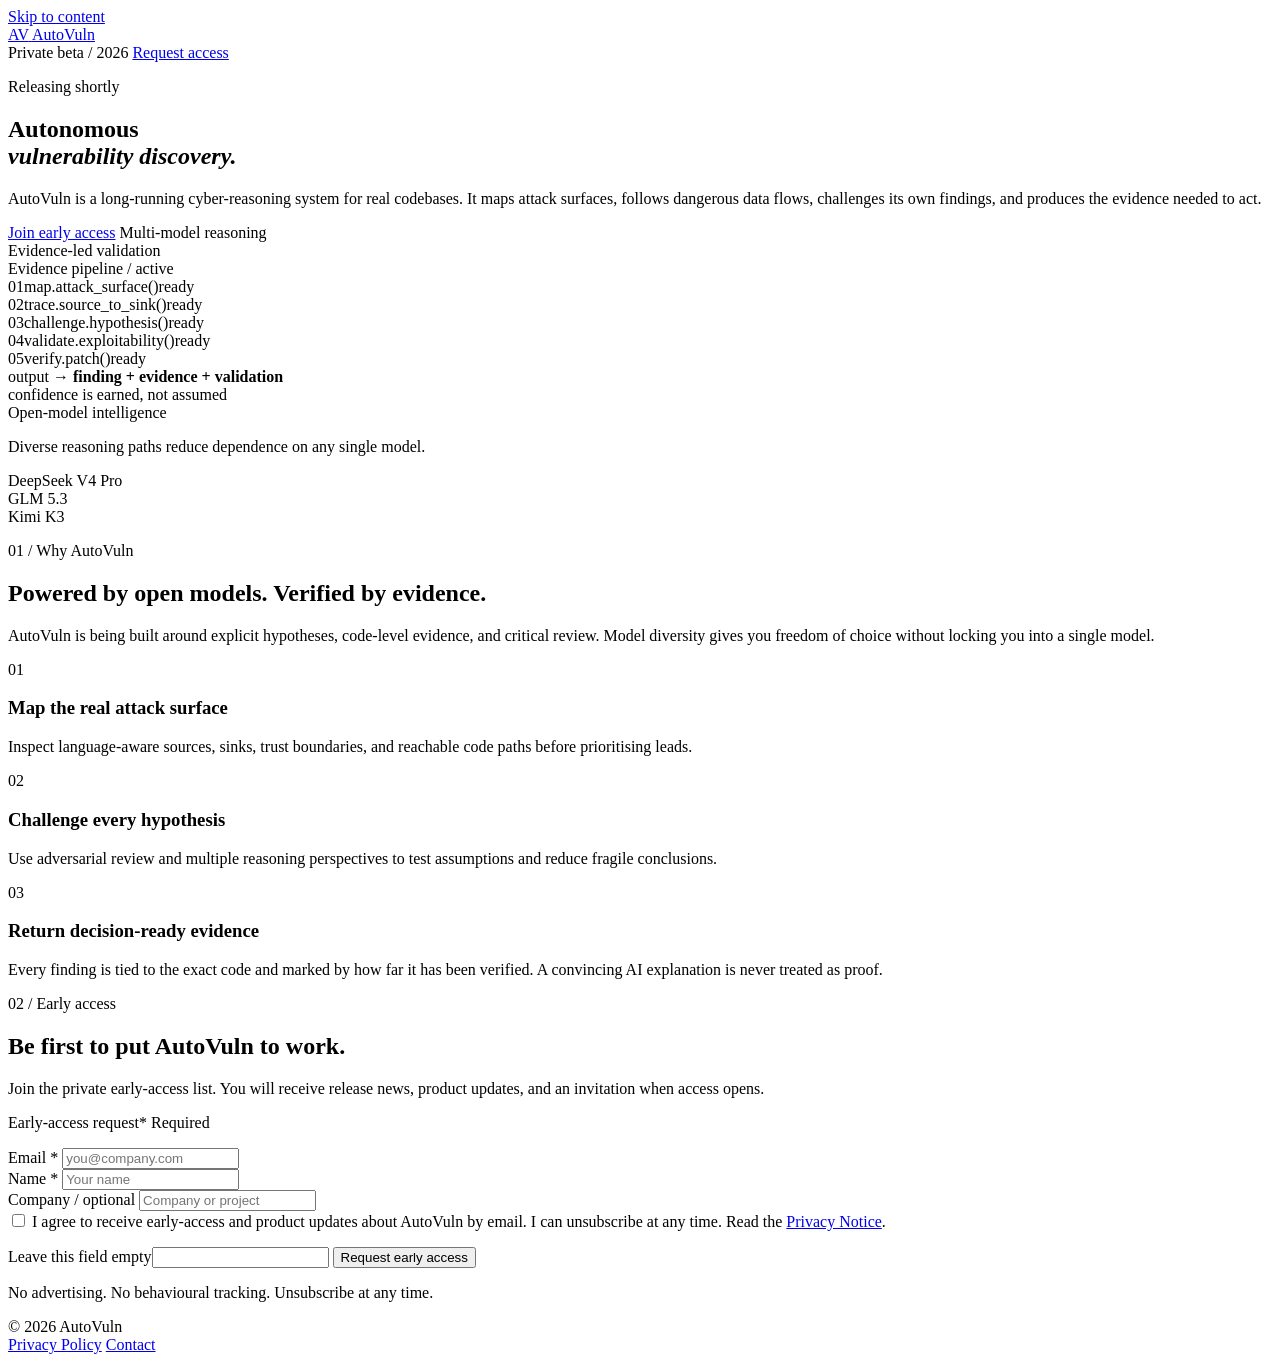
==== index.html @ 15b75b83 "Add AutoVuln landing page" ====
<!doctype html>
<html lang="en">
  <head>
    <meta charset="utf-8">
    <meta name="viewport" content="width=device-width, initial-scale=1">
    <meta name="description" content="AutoVuln is an autonomous vulnerability discovery service for evidence-led source-code security. Request early access.">
    <meta name="theme-color" content="#090b0f">
    <meta property="og:title" content="AutoVuln — Autonomous vulnerability discovery">
    <meta property="og:description" content="Find the vulnerability. Prove the path. Prepare the fix.">
    <meta property="og:type" content="website">
    <meta property="og:url" content="https://autovuln.ai/">
    <title>AutoVuln — Autonomous vulnerability discovery</title>
    <link rel="stylesheet" href="assets/styles.css">
    <script src="assets/site.js" defer></script>
  </head>
  <body class="theme-autovuln">
    <a class="skip-link" href="#main">Skip to content</a>
    <header class="site-header shell">
      <a class="brand" href="./" aria-label="AutoVuln home">
        <span class="brand-mark" aria-hidden="true">AV</span>
        <span class="brand-name">AutoVuln</span>
      </a>
      <div class="header-meta">
        <span>Private beta / 2026</span>
        <a class="header-cta" href="#early-access">Request access</a>
      </div>
    </header>

    <main id="main">
      <section class="hero shell">
        <div>
          <p class="eyebrow"><span class="pulse" aria-hidden="true"></span>Releasing shortly</p>
          <h1>Autonomous<br><em>vulnerability discovery.</em></h1>
          <p class="hero-copy">
            AutoVuln is a long-running cyber-reasoning system for real codebases. It maps attack
            surfaces, follows dangerous data flows, challenges its own findings, and produces the
            evidence needed to act.
          </p>
          <div class="hero-actions">
            <a class="primary-cta" href="#early-access">Join early access</a>
            <span class="quiet-note">Multi-model reasoning<br>Evidence-led validation</span>
          </div>
        </div>

        <div class="signal-panel" aria-label="Illustration of the AutoVuln evidence pipeline">
          <div class="panel-header">
            <span class="panel-label">Evidence pipeline / active</span>
            <span class="panel-dots" aria-hidden="true"><span></span><span></span><span></span></span>
          </div>
          <div class="signal-body">
            <div class="signal-step"><span class="signal-index">01</span><span class="signal-name">map.attack_surface()</span><span class="signal-state">ready</span></div>
            <div class="signal-step"><span class="signal-index">02</span><span class="signal-name">trace.source_to_sink()</span><span class="signal-state">ready</span></div>
            <div class="signal-step"><span class="signal-index">03</span><span class="signal-name">challenge.hypothesis()</span><span class="signal-state">ready</span></div>
            <div class="signal-step"><span class="signal-index">04</span><span class="signal-name">validate.exploitability()</span><span class="signal-state">ready</span></div>
            <div class="signal-step"><span class="signal-index">05</span><span class="signal-name">verify.patch()</span><span class="signal-state">ready</span></div>
            <div class="signal-output">output → <strong>finding + evidence + validation</strong><br>confidence is earned, not assumed</div>
          </div>
        </div>
      </section>

      <section class="model-strip" aria-labelledby="model-stack-title">
        <div class="model-row shell">
          <div class="model-intro">
            <span class="model-label" id="model-stack-title">Open-model intelligence</span>
            <p>Diverse reasoning paths reduce dependence on any single model.</p>
          </div>
          <div class="model-name">DeepSeek V4 Pro</div>
          <div class="model-name">GLM 5.3</div>
          <div class="model-name">Kimi K3</div>
        </div>
      </section>

      <section class="content-section shell" aria-labelledby="approach-title">
        <div class="section-heading">
          <p class="section-kicker">01 / Why AutoVuln</p>
          <div>
            <h2 id="approach-title">Powered by open models. Verified by evidence.</h2>
            <p>
              AutoVuln is being built around explicit hypotheses, code-level evidence, and critical
              review. Model diversity gives you freedom of choice without locking you into a
              single model.
            </p>
          </div>
        </div>
        <div class="capability-grid">
          <article class="capability">
            <span class="capability-number">01</span>
            <h3>Map the real attack surface</h3>
            <p>Inspect language-aware sources, sinks, trust boundaries, and reachable code paths before prioritising leads.</p>
          </article>
          <article class="capability">
            <span class="capability-number">02</span>
            <h3>Challenge every hypothesis</h3>
            <p>Use adversarial review and multiple reasoning perspectives to test assumptions and reduce fragile conclusions.</p>
          </article>
          <article class="capability">
            <span class="capability-number">03</span>
            <h3>Return decision-ready evidence</h3>
            <p>Every finding is tied to the exact code and marked by how far it has been verified. A convincing AI explanation is never treated as proof.</p>
          </article>
        </div>
      </section>

      <section class="signup-section" id="early-access" aria-labelledby="access-title">
        <div class="signup-layout shell">
          <div class="signup-copy">
            <p class="section-kicker">02 / Early access</p>
            <h2 id="access-title">Be first to put AutoVuln to work.</h2>
            <p>
              Join the private early-access list. You will receive release news, product updates,
              and an invitation when access opens.
            </p>
          </div>

          <form
            class="early-access-form"
            id="webform7542738000000615482"
            name="WebToLeads7542738000000615482"
            action="https://crm.zoho.com/crm/WebToLeadForm"
            method="POST"
            accept-charset="UTF-8"
            data-early-access-form
          >
            <input type="hidden" name="xnQsjsdp" value="6d6b168a1c4c7ec5e04a11d83822217a04dd9191e353e436a05e9693f9001efb">
            <input type="hidden" name="xmIwtLD" value="93f1abafbef247320ff3da36c164b0cebf3b2f297f94a3df551dee7e42b679eb9a52238d6e7bd7e0fb2549436600238e">
            <input type="hidden" name="actionType" value="TGVhZHM=">
            <input type="hidden" name="returnURL" value="https://autovuln.ai/thanks">
            <input type="hidden" name="zc_gad" value="">

            <p class="form-note"><span>Early-access request</span><span>* Required</span></p>
            <div class="field">
              <label for="auto-email">Email *</label>
              <input id="auto-email" name="Email" type="email" maxlength="100" autocomplete="email" placeholder="you@company.com" required>
            </div>
            <div class="field">
              <label for="auto-name">Name *</label>
              <input id="auto-name" name="Last Name" type="text" maxlength="80" autocomplete="name" placeholder="Your name" required>
            </div>
            <div class="field">
              <label for="auto-company">Company <span class="optional">/ optional</span></label>
              <input id="auto-company" name="Company" type="text" maxlength="200" autocomplete="organization" placeholder="Company or project">
            </div>
            <label class="consent-field" for="auto-consent">
              <input id="auto-consent" type="checkbox" required data-consent aria-describedby="auto-consent-error">
              <span>I agree to receive early-access and product updates about AutoVuln by email. I can unsubscribe at any time. Read the <a href="privacy/">Privacy Notice</a>.</span>
            </label>
            <p class="form-error" id="auto-consent-error" data-consent-error aria-live="polite"></p>
            <label class="honeypot" aria-hidden="true">Leave this field empty<input type="text" name="aG9uZXlwb3Q" tabindex="-1" autocomplete="off"></label>
            <button class="submit-button" type="submit" data-submit>Request early access</button>
            <p class="form-fine-print">No advertising. No behavioural tracking. Unsubscribe at any time.</p>
          </form>
        </div>
      </section>
    </main>

    <footer class="site-footer shell">
      <span>© 2026 AutoVuln</span>
      <nav class="footer-links" aria-label="Footer">
        <a href="privacy/">Privacy Policy</a>
        <a href="mailto:privacy@autovuln.ai">Contact</a>
      </nav>
    </footer>
  </body>
</html>
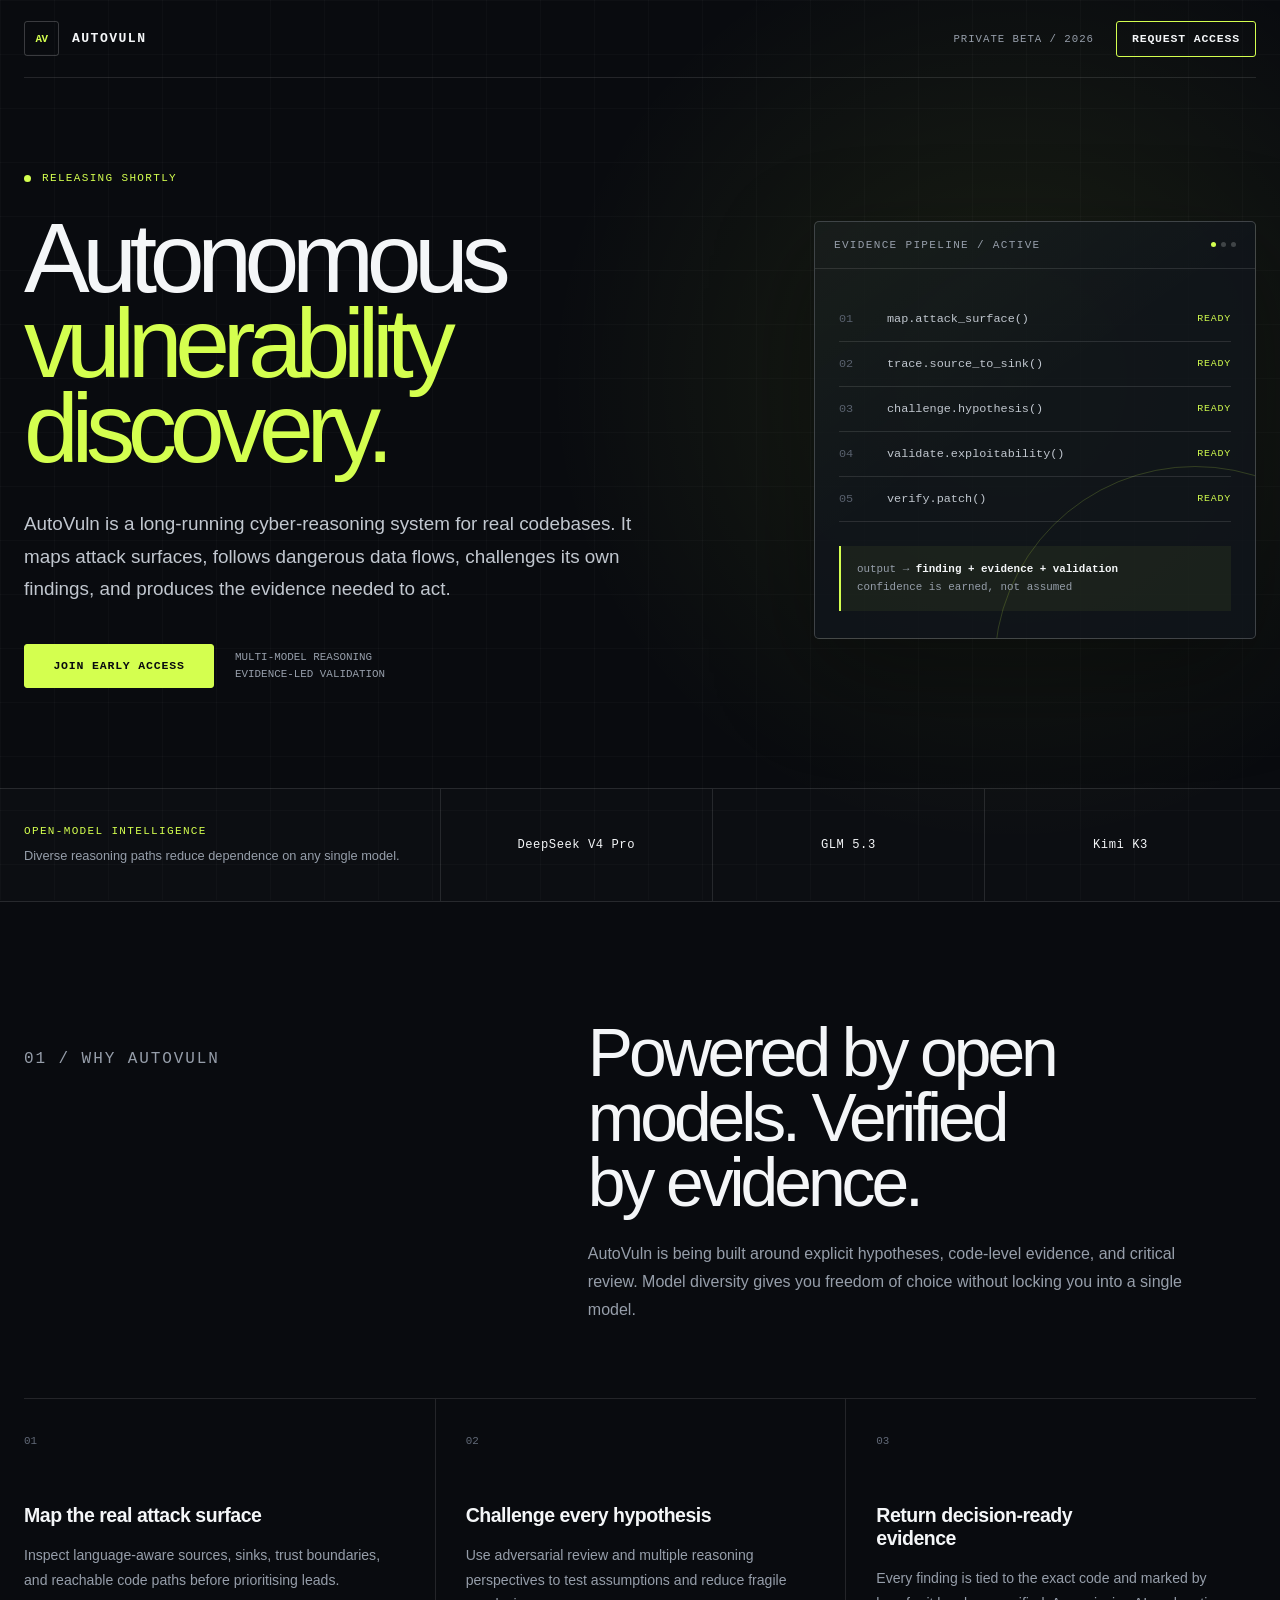
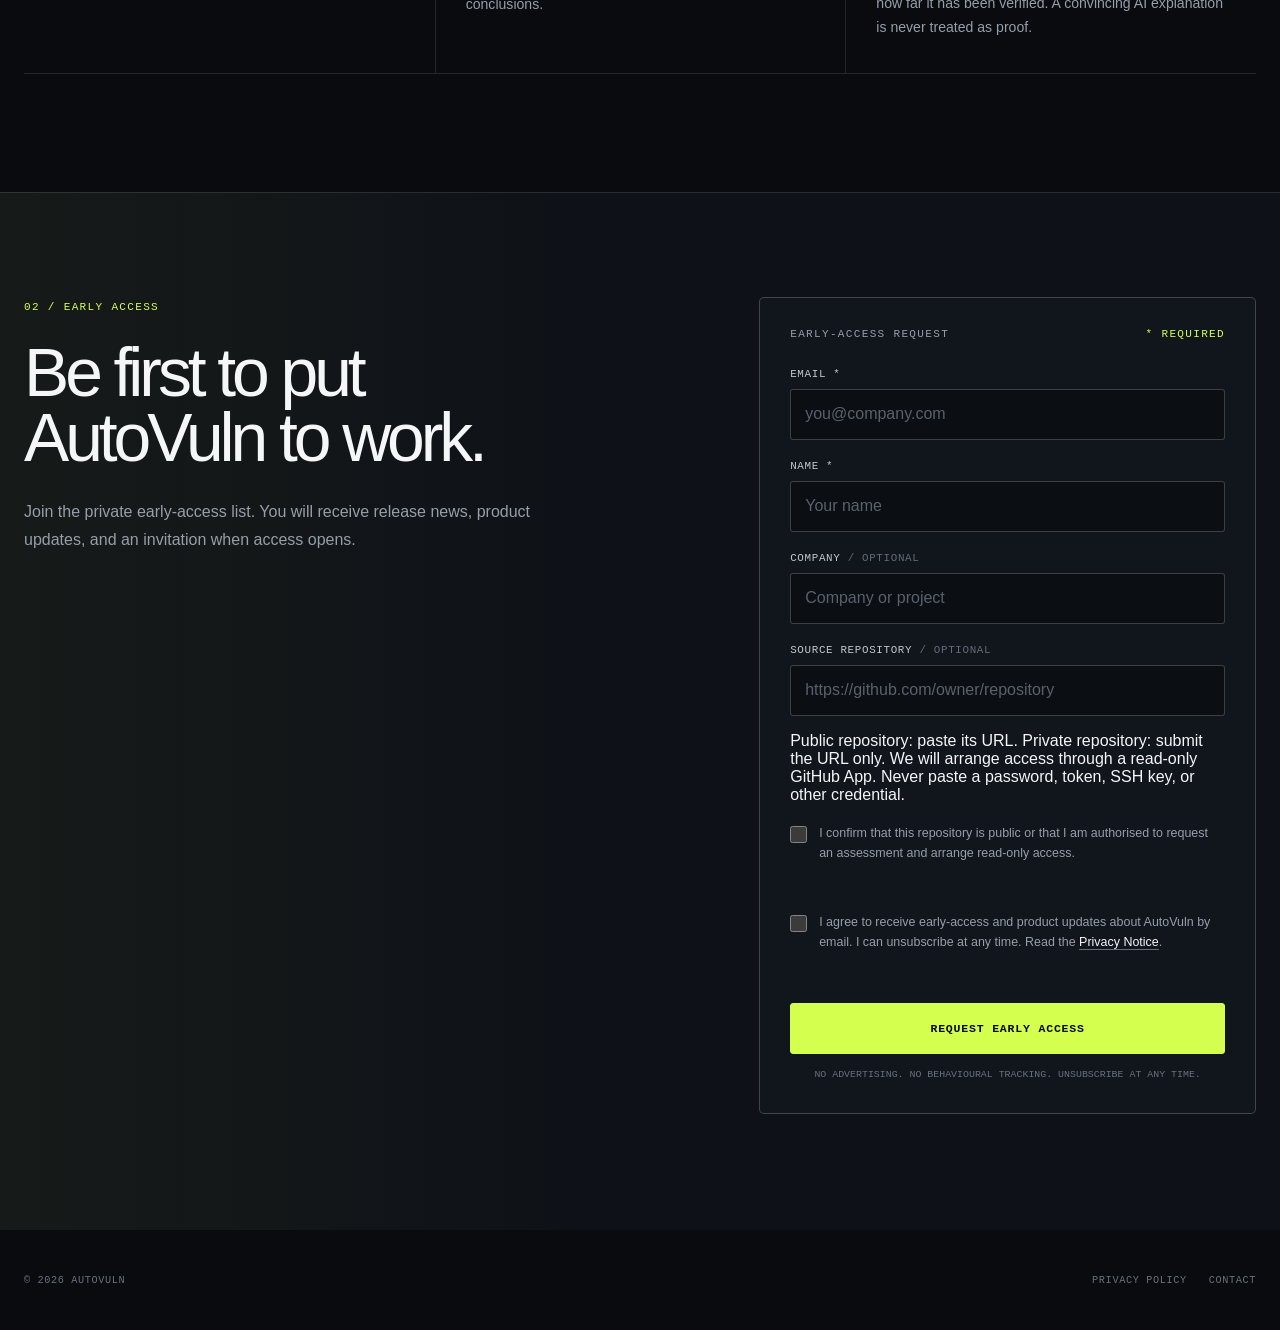
==== commit ceaa6893: "Add source repository request" ====
--- a/index.html
+++ b/index.html
@@ -140,6 +140,16 @@
               <label for="auto-company">Company <span class="optional">/ optional</span></label>
               <input id="auto-company" name="Company" type="text" maxlength="200" autocomplete="organization" placeholder="Company or project">
             </div>
+            <div class="field">
+              <label for="auto-repository">Source repository <span class="optional">/ optional</span></label>
+              <input id="auto-repository" name="Description" type="url" maxlength="2000" inputmode="url" autocomplete="url" placeholder="https://github.com/owner/repository" data-repository-url aria-describedby="auto-repository-note auto-repository-error">
+              <p class="field-note" id="auto-repository-note">Public repository: paste its URL. Private repository: submit the URL only. We will arrange access through a read-only GitHub App. Never paste a password, token, SSH key, or other credential.</p>
+            </div>
+            <label class="consent-field repository-authorisation" for="auto-repository-authorisation" data-repository-authorisation hidden>
+              <input id="auto-repository-authorisation" type="checkbox" data-repository-authorisation-input aria-describedby="auto-repository-error">
+              <span>I confirm that this repository is public or that I am authorised to request an assessment and arrange read-only access.</span>
+            </label>
+            <p class="form-error" id="auto-repository-error" data-repository-error aria-live="polite"></p>
             <label class="consent-field" for="auto-consent">
               <input id="auto-consent" type="checkbox" required data-consent aria-describedby="auto-consent-error">
               <span>I agree to receive early-access and product updates about AutoVuln by email. I can unsubscribe at any time. Read the <a href="privacy/">Privacy Notice</a>.</span>
--- a/assets/styles.css
+++ b/assets/styles.css
@@ -0,0 +1,935 @@
+:root {
+  color-scheme: dark;
+  --bg: #090b0f;
+  --bg-soft: #0e1117;
+  --panel: rgba(17, 21, 28, 0.82);
+  --panel-solid: #11151c;
+  --line: rgba(255, 255, 255, 0.11);
+  --line-strong: rgba(255, 255, 255, 0.2);
+  --text: #f4f6f8;
+  --muted: #969eaa;
+  --muted-bright: #c1c7cf;
+  --accent: #d4ff4f;
+  --accent-rgb: 212, 255, 79;
+  --accent-alt: #7ee7c5;
+  --danger: #ff796c;
+  --display: "Arial Narrow", "Helvetica Neue", Arial, sans-serif;
+  --body: Inter, ui-sans-serif, -apple-system, BlinkMacSystemFont, "Segoe UI", sans-serif;
+  --mono: "SFMono-Regular", Consolas, "Liberation Mono", monospace;
+}
+
+.theme-openvuln {
+  --bg: #090a10;
+  --bg-soft: #0e1019;
+  --panel: rgba(17, 19, 31, 0.84);
+  --panel-solid: #11131f;
+  --accent: #8fffe0;
+  --accent-rgb: 143, 255, 224;
+  --accent-alt: #b996ff;
+}
+
+* {
+  box-sizing: border-box;
+}
+
+html {
+  scroll-behavior: smooth;
+}
+
+body {
+  min-width: 320px;
+  margin: 0;
+  overflow-x: hidden;
+  background:
+    radial-gradient(circle at 79% 13%, rgba(var(--accent-rgb), 0.09), transparent 29rem),
+    var(--bg);
+  color: var(--text);
+  font-family: var(--body);
+  -webkit-font-smoothing: antialiased;
+}
+
+body::before {
+  position: fixed;
+  z-index: -1;
+  inset: 0;
+  background-image:
+    linear-gradient(rgba(255, 255, 255, 0.025) 1px, transparent 1px),
+    linear-gradient(90deg, rgba(255, 255, 255, 0.025) 1px, transparent 1px);
+  background-size: 54px 54px;
+  content: "";
+  pointer-events: none;
+}
+
+a {
+  color: inherit;
+}
+
+button,
+input {
+  font: inherit;
+}
+
+.skip-link {
+  position: fixed;
+  z-index: 100;
+  top: 12px;
+  left: 12px;
+  padding: 10px 14px;
+  transform: translateY(-160%);
+  border-radius: 3px;
+  background: var(--accent);
+  color: #080a0e;
+  font-weight: 700;
+  text-decoration: none;
+}
+
+.skip-link:focus {
+  transform: translateY(0);
+}
+
+.shell {
+  width: min(1240px, calc(100% - 48px));
+  margin-inline: auto;
+}
+
+.site-header {
+  display: flex;
+  min-height: 78px;
+  align-items: center;
+  justify-content: space-between;
+  gap: 24px;
+  border-bottom: 1px solid var(--line);
+}
+
+.brand {
+  display: inline-flex;
+  align-items: center;
+  gap: 13px;
+  text-decoration: none;
+}
+
+.brand-mark {
+  display: grid;
+  width: 35px;
+  height: 35px;
+  place-items: center;
+  border: 1px solid var(--line-strong);
+  border-radius: 3px;
+  color: var(--accent);
+  font-family: var(--mono);
+  font-size: 0.68rem;
+  font-weight: 700;
+  letter-spacing: -0.05em;
+}
+
+.brand-name {
+  font-family: var(--mono);
+  font-size: 0.82rem;
+  font-weight: 700;
+  letter-spacing: 0.11em;
+  text-transform: uppercase;
+}
+
+.header-meta {
+  display: inline-flex;
+  align-items: center;
+  gap: 22px;
+  color: var(--muted);
+  font-family: var(--mono);
+  font-size: 0.67rem;
+  letter-spacing: 0.09em;
+  text-transform: uppercase;
+}
+
+.header-cta,
+.primary-cta,
+.submit-button {
+  display: inline-flex;
+  min-height: 44px;
+  align-items: center;
+  justify-content: center;
+  border: 1px solid var(--accent);
+  border-radius: 3px;
+  background: var(--accent);
+  color: #090b0f;
+  font-family: var(--mono);
+  font-size: 0.72rem;
+  font-weight: 750;
+  letter-spacing: 0.07em;
+  text-decoration: none;
+  text-transform: uppercase;
+  transition: transform 160ms ease, box-shadow 160ms ease, background 160ms ease;
+}
+
+.header-cta {
+  min-height: 36px;
+  padding: 0 15px;
+  background: transparent;
+  color: var(--text);
+}
+
+.header-cta:hover,
+.header-cta:focus-visible,
+.primary-cta:hover,
+.primary-cta:focus-visible,
+.submit-button:hover,
+.submit-button:focus-visible {
+  transform: translateY(-2px);
+  box-shadow: 0 12px 30px rgba(var(--accent-rgb), 0.15);
+}
+
+.hero {
+  display: grid;
+  min-height: 710px;
+  grid-template-columns: minmax(0, 1.12fr) minmax(360px, 0.72fr);
+  align-items: center;
+  gap: clamp(48px, 8vw, 116px);
+  padding: 82px 0 88px;
+}
+
+.eyebrow,
+.section-kicker,
+.panel-label,
+.model-label,
+.form-note,
+.legal-kicker,
+.status-pill {
+  font-family: var(--mono);
+  font-size: 0.69rem;
+  letter-spacing: 0.12em;
+  text-transform: uppercase;
+}
+
+.eyebrow {
+  display: flex;
+  align-items: center;
+  gap: 11px;
+  margin: 0 0 32px;
+  color: var(--accent);
+}
+
+.pulse {
+  width: 7px;
+  height: 7px;
+  border-radius: 50%;
+  background: currentColor;
+  box-shadow: 0 0 0 0 rgba(var(--accent-rgb), 0.5);
+  animation: pulse 2.4s infinite;
+}
+
+@keyframes pulse {
+  70% {
+    box-shadow: 0 0 0 8px rgba(var(--accent-rgb), 0);
+  }
+  100% {
+    box-shadow: 0 0 0 0 rgba(var(--accent-rgb), 0);
+  }
+}
+
+.hero h1 {
+  max-width: 820px;
+  margin: 0;
+  font-family: var(--display);
+  font-size: clamp(4rem, 7.7vw, 7.2rem);
+  font-stretch: condensed;
+  font-weight: 500;
+  letter-spacing: -0.075em;
+  line-height: 0.86;
+  text-wrap: balance;
+}
+
+.hero h1 em {
+  color: var(--accent);
+  font-style: normal;
+}
+
+.hero-copy {
+  max-width: 650px;
+  margin: 38px 0 0;
+  color: var(--muted-bright);
+  font-size: clamp(1rem, 1.6vw, 1.18rem);
+  line-height: 1.72;
+}
+
+.hero-actions {
+  display: flex;
+  flex-wrap: wrap;
+  align-items: center;
+  gap: 21px;
+  margin-top: 38px;
+}
+
+.primary-cta {
+  min-width: 190px;
+  padding: 0 22px;
+}
+
+.quiet-note {
+  color: var(--muted);
+  font-family: var(--mono);
+  font-size: 0.68rem;
+  line-height: 1.55;
+  text-transform: uppercase;
+}
+
+.signal-panel {
+  position: relative;
+  overflow: hidden;
+  border: 1px solid var(--line-strong);
+  border-radius: 5px;
+  background: linear-gradient(145deg, rgba(var(--accent-rgb), 0.04), transparent 46%), var(--panel);
+  box-shadow: 0 34px 100px rgba(0, 0, 0, 0.35);
+}
+
+.signal-panel::after {
+  position: absolute;
+  right: -32%;
+  bottom: -55%;
+  width: 25rem;
+  height: 25rem;
+  border: 1px solid rgba(var(--accent-rgb), 0.18);
+  border-radius: 50%;
+  content: "";
+}
+
+.panel-header {
+  display: flex;
+  align-items: center;
+  justify-content: space-between;
+  padding: 17px 19px;
+  border-bottom: 1px solid var(--line);
+}
+
+.panel-label {
+  color: var(--muted);
+}
+
+.panel-dots {
+  display: flex;
+  gap: 5px;
+}
+
+.panel-dots span {
+  width: 5px;
+  height: 5px;
+  border-radius: 50%;
+  background: var(--line-strong);
+}
+
+.panel-dots span:first-child {
+  background: var(--accent);
+}
+
+.signal-body {
+  position: relative;
+  z-index: 1;
+  padding: 28px 24px 27px;
+  font-family: var(--mono);
+}
+
+.signal-step {
+  display: grid;
+  grid-template-columns: 38px minmax(0, 1fr) auto;
+  align-items: center;
+  gap: 10px;
+  padding: 15px 0;
+  border-bottom: 1px solid var(--line);
+  font-size: 0.74rem;
+}
+
+.signal-step:last-of-type {
+  border-bottom: 0;
+}
+
+.signal-index {
+  color: #59616e;
+}
+
+.signal-name {
+  color: var(--muted-bright);
+}
+
+.signal-state {
+  color: var(--accent);
+  font-size: 0.62rem;
+  letter-spacing: 0.08em;
+  text-transform: uppercase;
+}
+
+.signal-output {
+  margin-top: 24px;
+  padding: 15px 16px;
+  border-left: 2px solid var(--accent);
+  background: rgba(var(--accent-rgb), 0.055);
+  color: var(--muted);
+  font-size: 0.68rem;
+  line-height: 1.65;
+}
+
+.signal-output strong {
+  color: var(--text);
+  font-weight: 600;
+}
+
+.model-strip {
+  border-block: 1px solid var(--line);
+  background: rgba(255, 255, 255, 0.015);
+}
+
+.model-row {
+  display: grid;
+  min-height: 112px;
+  grid-template-columns: 1.1fr repeat(3, minmax(140px, 0.72fr));
+  align-items: center;
+}
+
+.model-intro {
+  padding-right: 36px;
+}
+
+.model-label {
+  display: block;
+  margin-bottom: 9px;
+  color: var(--accent);
+}
+
+.model-intro p {
+  margin: 0;
+  color: var(--muted);
+  font-size: 0.8rem;
+  line-height: 1.55;
+}
+
+.model-name {
+  display: grid;
+  min-height: 112px;
+  place-items: center;
+  border-left: 1px solid var(--line);
+  font-family: var(--mono);
+  font-size: 0.76rem;
+  letter-spacing: 0.045em;
+  text-align: center;
+}
+
+.content-section {
+  padding: 118px 0;
+}
+
+.section-heading {
+  display: grid;
+  grid-template-columns: minmax(0, 0.85fr) minmax(320px, 1.15fr);
+  gap: 70px;
+  margin-bottom: 74px;
+}
+
+.section-kicker {
+  margin: 4px 0 0;
+  color: var(--accent);
+}
+
+.section-heading h2,
+.signup-copy h2,
+.legal-hero h1,
+.thanks-card h1 {
+  margin: 0;
+  font-family: var(--display);
+  font-size: clamp(2.8rem, 5.3vw, 5.1rem);
+  font-weight: 500;
+  letter-spacing: -0.06em;
+  line-height: 0.96;
+  text-wrap: balance;
+}
+
+.section-heading p {
+  max-width: 630px;
+  margin: 25px 0 0;
+  color: var(--muted);
+  font-size: 1rem;
+  line-height: 1.75;
+}
+
+.capability-grid {
+  display: grid;
+  grid-template-columns: repeat(3, minmax(0, 1fr));
+  border-top: 1px solid var(--line);
+}
+
+.capability {
+  min-height: 265px;
+  padding: 31px 30px 34px 0;
+  border-bottom: 1px solid var(--line);
+}
+
+.capability + .capability {
+  padding-left: 30px;
+  border-left: 1px solid var(--line);
+}
+
+.capability-number {
+  color: #616977;
+  font-family: var(--mono);
+  font-size: 0.68rem;
+}
+
+.capability h3 {
+  max-width: 260px;
+  margin: 56px 0 16px;
+  font-size: 1.22rem;
+  font-weight: 600;
+  letter-spacing: -0.025em;
+}
+
+.capability p {
+  margin: 0;
+  color: var(--muted);
+  font-size: 0.88rem;
+  line-height: 1.72;
+}
+
+.signup-section {
+  padding: 104px 0 116px;
+  border-top: 1px solid var(--line);
+  background:
+    linear-gradient(90deg, rgba(var(--accent-rgb), 0.045), transparent 46%),
+    var(--bg-soft);
+}
+
+.signup-layout {
+  display: grid;
+  grid-template-columns: minmax(0, 0.88fr) minmax(420px, 0.72fr);
+  align-items: start;
+  gap: clamp(60px, 10vw, 140px);
+}
+
+.signup-copy .section-kicker {
+  margin-bottom: 27px;
+}
+
+.signup-copy > p:last-child {
+  max-width: 530px;
+  margin: 28px 0 0;
+  color: var(--muted);
+  line-height: 1.75;
+}
+
+.early-access-form {
+  padding: 30px;
+  border: 1px solid var(--line-strong);
+  border-radius: 5px;
+  background: var(--panel-solid);
+}
+
+.form-note {
+  display: flex;
+  align-items: center;
+  justify-content: space-between;
+  gap: 20px;
+  margin: 0 0 28px;
+  color: var(--muted);
+}
+
+.form-note span:last-child {
+  color: var(--accent);
+}
+
+.field {
+  margin-bottom: 20px;
+}
+
+.field label {
+  display: block;
+  margin-bottom: 9px;
+  color: var(--muted-bright);
+  font-family: var(--mono);
+  font-size: 0.68rem;
+  letter-spacing: 0.06em;
+  text-transform: uppercase;
+}
+
+.optional {
+  color: #626b78;
+}
+
+.field input {
+  width: 100%;
+  min-height: 51px;
+  padding: 0 14px;
+  border: 1px solid var(--line-strong);
+  border-radius: 3px;
+  outline: 0;
+  background: #0b0e13;
+  color: var(--text);
+  transition: border-color 150ms ease, box-shadow 150ms ease;
+}
+
+.field input::placeholder {
+  color: #59616c;
+}
+
+.field input:focus {
+  border-color: var(--accent);
+  box-shadow: 0 0 0 3px rgba(var(--accent-rgb), 0.08);
+}
+
+.consent-field {
+  display: grid;
+  grid-template-columns: 18px minmax(0, 1fr);
+  gap: 11px;
+  margin: 6px 0 24px;
+  color: var(--muted);
+  cursor: pointer;
+  font-size: 0.78rem;
+  line-height: 1.58;
+}
+
+.consent-field input {
+  width: 17px;
+  height: 17px;
+  margin: 2px 0 0;
+  accent-color: var(--accent);
+}
+
+.consent-field a {
+  color: var(--text);
+  text-decoration-color: #65707d;
+  text-underline-offset: 3px;
+}
+
+.form-error {
+  min-height: 20px;
+  margin: -11px 0 17px 29px;
+  color: var(--danger);
+  font-size: 0.74rem;
+}
+
+.submit-button {
+  width: 100%;
+  min-height: 51px;
+  cursor: pointer;
+}
+
+.submit-button:disabled {
+  cursor: wait;
+  opacity: 0.65;
+  transform: none;
+}
+
+.form-fine-print {
+  margin: 14px 0 0;
+  color: #68717e;
+  font-family: var(--mono);
+  font-size: 0.62rem;
+  line-height: 1.5;
+  text-align: center;
+  text-transform: uppercase;
+}
+
+.honeypot {
+  position: absolute !important;
+  width: 1px !important;
+  height: 1px !important;
+  overflow: hidden !important;
+  clip: rect(0 0 0 0) !important;
+  clip-path: inset(50%) !important;
+  white-space: nowrap !important;
+}
+
+.site-footer {
+  display: flex;
+  min-height: 100px;
+  align-items: center;
+  justify-content: space-between;
+  gap: 30px;
+  color: #68717e;
+  font-family: var(--mono);
+  font-size: 0.64rem;
+  letter-spacing: 0.06em;
+  text-transform: uppercase;
+}
+
+.footer-links {
+  display: flex;
+  flex-wrap: wrap;
+  gap: 22px;
+}
+
+.footer-links a {
+  text-decoration-color: transparent;
+  text-underline-offset: 4px;
+}
+
+.footer-links a:hover,
+.footer-links a:focus-visible {
+  color: var(--text);
+  text-decoration-color: var(--accent);
+}
+
+.legal-page,
+.thanks-page {
+  min-height: 100vh;
+}
+
+.legal-main {
+  width: min(920px, calc(100% - 48px));
+  margin-inline: auto;
+  padding: 96px 0 112px;
+}
+
+.legal-hero {
+  padding-bottom: 72px;
+  border-bottom: 1px solid var(--line);
+}
+
+.legal-kicker {
+  margin: 0 0 23px;
+  color: var(--accent);
+}
+
+.effective-date {
+  margin: 25px 0 0;
+  color: var(--muted);
+  font-family: var(--mono);
+  font-size: 0.67rem;
+  letter-spacing: 0.08em;
+  text-transform: uppercase;
+}
+
+.legal-intro {
+  max-width: 700px;
+  margin: 35px 0 0;
+  color: var(--muted-bright);
+  font-size: 1.05rem;
+  line-height: 1.75;
+}
+
+.legal-sections {
+  counter-reset: legal;
+}
+
+.legal-sections section {
+  display: grid;
+  grid-template-columns: 74px minmax(0, 1fr);
+  gap: 24px;
+  padding: 42px 0 46px;
+  border-bottom: 1px solid var(--line);
+  counter-increment: legal;
+}
+
+.legal-sections section::before {
+  padding-top: 5px;
+  color: #616a77;
+  content: counter(legal, decimal-leading-zero);
+  font-family: var(--mono);
+  font-size: 0.67rem;
+}
+
+.legal-sections h2 {
+  margin: 0 0 18px;
+  font-size: 1.28rem;
+  font-weight: 600;
+  letter-spacing: -0.025em;
+}
+
+.legal-sections p,
+.legal-sections li {
+  color: var(--muted);
+  font-size: 0.92rem;
+  line-height: 1.78;
+}
+
+.legal-sections p {
+  margin: 0 0 15px;
+}
+
+.legal-sections p:last-child {
+  margin-bottom: 0;
+}
+
+.legal-sections ul {
+  margin: 0 0 17px;
+  padding-left: 1.2rem;
+}
+
+.legal-sections a {
+  color: var(--text);
+  text-underline-offset: 4px;
+}
+
+.thanks-page {
+  display: grid;
+  place-items: center;
+  padding: 32px;
+}
+
+.thanks-card {
+  width: min(700px, 100%);
+  padding: clamp(36px, 7vw, 70px);
+  border: 1px solid var(--line-strong);
+  border-radius: 5px;
+  background: var(--panel);
+  box-shadow: 0 35px 100px rgba(0, 0, 0, 0.35);
+}
+
+.status-pill {
+  display: inline-flex;
+  align-items: center;
+  gap: 9px;
+  margin-bottom: 28px;
+  color: var(--accent);
+}
+
+.status-pill::before {
+  width: 7px;
+  height: 7px;
+  border-radius: 50%;
+  background: currentColor;
+  content: "";
+}
+
+.thanks-card p {
+  max-width: 540px;
+  margin: 28px 0 0;
+  color: var(--muted);
+  font-size: 1rem;
+  line-height: 1.72;
+}
+
+.thanks-card .primary-cta {
+  margin-top: 34px;
+}
+
+@media (max-width: 980px) {
+  .hero {
+    grid-template-columns: 1fr;
+  }
+
+  .hero-copy {
+    max-width: 730px;
+  }
+
+  .signal-panel {
+    width: min(620px, 100%);
+  }
+
+  .model-row {
+    grid-template-columns: repeat(3, 1fr);
+  }
+
+  .model-intro {
+    grid-column: 1 / -1;
+    padding: 26px 0;
+    border-bottom: 1px solid var(--line);
+  }
+
+  .model-name {
+    min-height: 82px;
+  }
+
+  .model-name:nth-of-type(2) {
+    border-left: 0;
+  }
+
+  .signup-layout {
+    grid-template-columns: 1fr;
+  }
+
+  .early-access-form {
+    width: min(620px, 100%);
+  }
+}
+
+@media (max-width: 720px) {
+  .shell {
+    width: min(100% - 30px, 1240px);
+  }
+
+  .site-header {
+    min-height: 68px;
+  }
+
+  .header-meta > span {
+    display: none;
+  }
+
+  .hero {
+    min-height: auto;
+    padding: 68px 0 72px;
+  }
+
+  .hero h1 {
+    font-size: clamp(3.35rem, 16vw, 5.1rem);
+  }
+
+  .model-row {
+    grid-template-columns: 1fr;
+  }
+
+  .model-name {
+    min-height: 67px;
+    border-bottom: 1px solid var(--line);
+    border-left: 0;
+  }
+
+  .section-heading {
+    grid-template-columns: 1fr;
+    gap: 24px;
+  }
+
+  .capability-grid {
+    grid-template-columns: 1fr;
+  }
+
+  .capability {
+    min-height: auto;
+    padding: 28px 0 32px;
+  }
+
+  .capability + .capability {
+    padding-left: 0;
+    border-left: 0;
+  }
+
+  .capability h3 {
+    margin-top: 30px;
+  }
+
+  .content-section,
+  .signup-section {
+    padding: 82px 0;
+  }
+
+  .early-access-form {
+    padding: 23px 20px;
+  }
+
+  .site-footer {
+    align-items: flex-start;
+    flex-direction: column;
+    justify-content: center;
+    padding: 28px 0;
+  }
+
+  .legal-main {
+    width: min(100% - 30px, 920px);
+    padding-top: 70px;
+  }
+
+  .legal-sections section {
+    grid-template-columns: 1fr;
+    gap: 13px;
+  }
+}
+
+@media (prefers-reduced-motion: reduce) {
+  html {
+    scroll-behavior: auto;
+  }
+
+  *,
+  *::before,
+  *::after {
+    animation-duration: 0.01ms !important;
+    animation-iteration-count: 1 !important;
+    transition-duration: 0.01ms !important;
+  }
+}
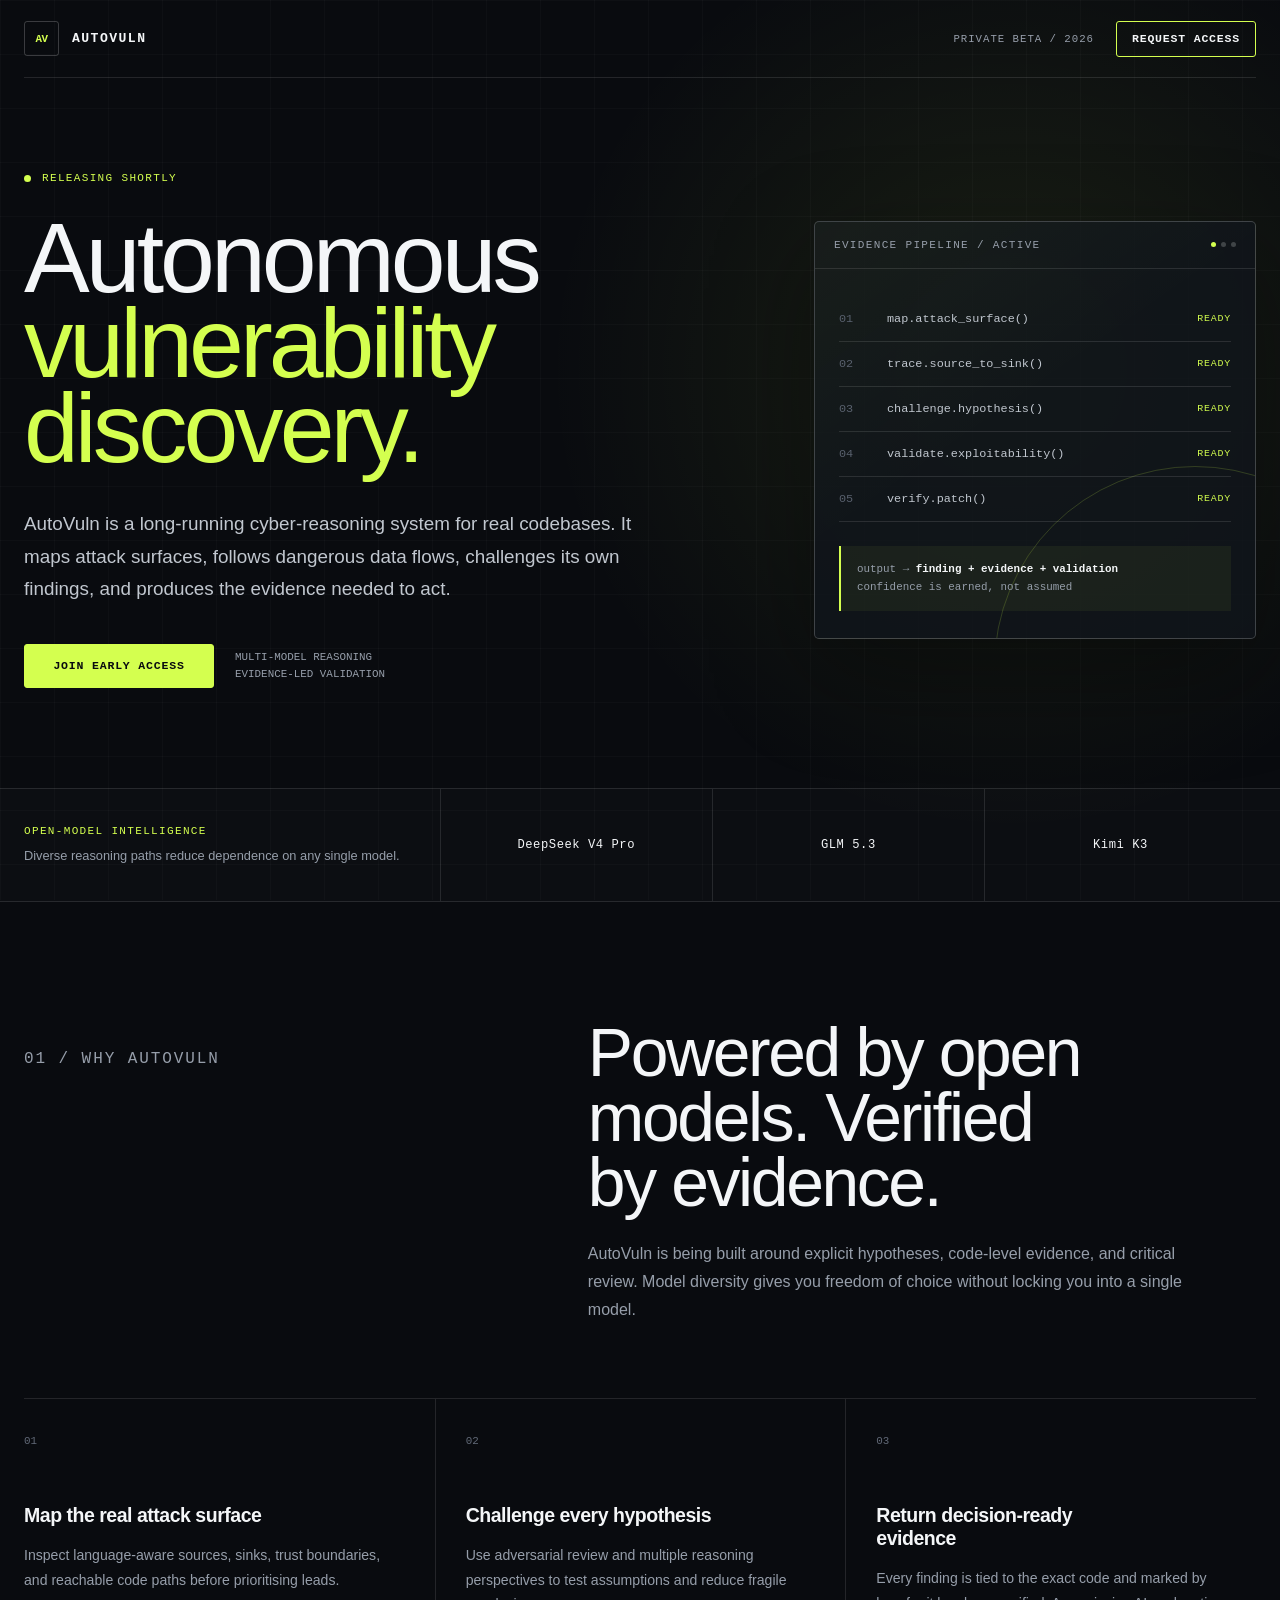
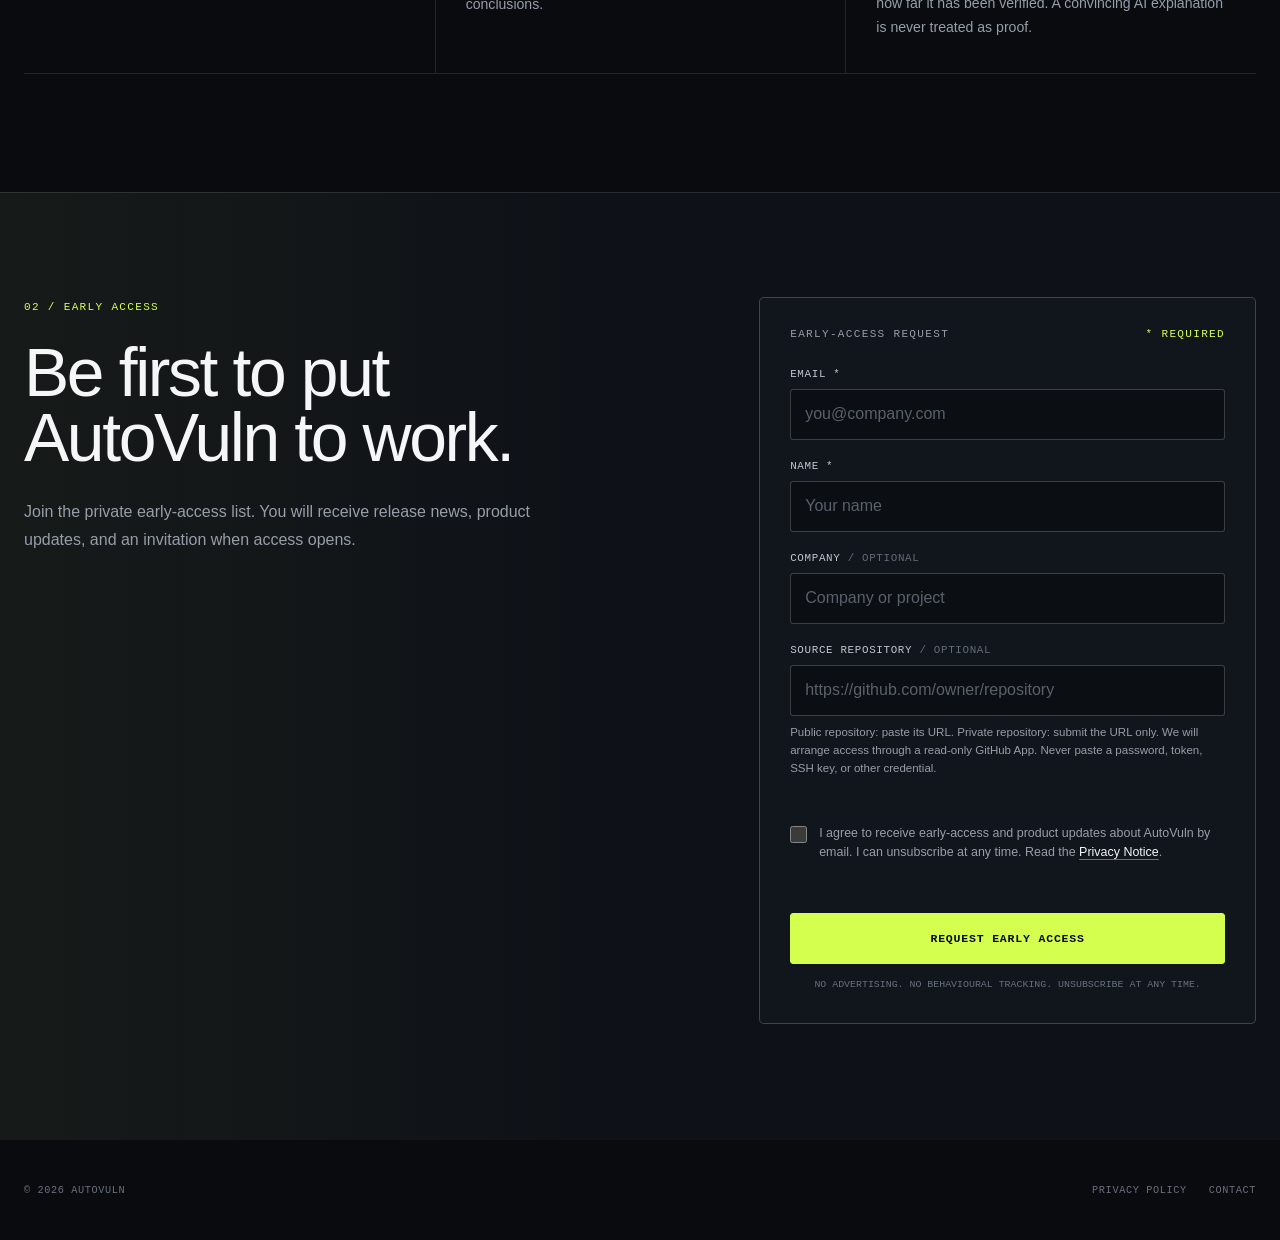
==== commit 0f113d41: "Map repository URL to Zoho" ====
--- a/index.html
+++ b/index.html
@@ -121,8 +121,8 @@
             accept-charset="UTF-8"
             data-early-access-form
           >
-            <input type="hidden" name="xnQsjsdp" value="6d6b168a1c4c7ec5e04a11d83822217a04dd9191e353e436a05e9693f9001efb">
-            <input type="hidden" name="xmIwtLD" value="93f1abafbef247320ff3da36c164b0cebf3b2f297f94a3df551dee7e42b679eb9a52238d6e7bd7e0fb2549436600238e">
+            <input type="hidden" name="xnQsjsdp" value="ca67075386ec7cbe298686dba6a74507f62ec8b9db29c880dc3599f9023f438e">
+            <input type="hidden" name="xmIwtLD" value="faeaf875ebfbc8aab1017f5fb0285e8cf7f78de60fdd8348a1e555163186aa1a127d78d6b541daecc985cf2d385dda9a">
             <input type="hidden" name="actionType" value="TGVhZHM=">
             <input type="hidden" name="returnURL" value="https://autovuln.ai/thanks">
             <input type="hidden" name="zc_gad" value="">
@@ -142,7 +142,7 @@
             </div>
             <div class="field">
               <label for="auto-repository">Source repository <span class="optional">/ optional</span></label>
-              <input id="auto-repository" name="Description" type="url" maxlength="2000" inputmode="url" autocomplete="url" placeholder="https://github.com/owner/repository" data-repository-url aria-describedby="auto-repository-note auto-repository-error">
+              <input id="auto-repository" name="Website" type="url" maxlength="255" inputmode="url" autocomplete="url" placeholder="https://github.com/owner/repository" data-repository-url aria-describedby="auto-repository-note auto-repository-error">
               <p class="field-note" id="auto-repository-note">Public repository: paste its URL. Private repository: submit the URL only. We will arrange access through a read-only GitHub App. Never paste a password, token, SSH key, or other credential.</p>
             </div>
             <label class="consent-field repository-authorisation" for="auto-repository-authorisation" data-repository-authorisation hidden>
--- a/assets/styles.css
+++ b/assets/styles.css
@@ -13,7 +13,7 @@
   --accent-rgb: 212, 255, 79;
   --accent-alt: #7ee7c5;
   --danger: #ff796c;
-  --display: "Arial Narrow", "Helvetica Neue", Arial, sans-serif;
+  --display: "Helvetica Neue", Arial, sans-serif;
   --body: Inter, ui-sans-serif, -apple-system, BlinkMacSystemFont, "Segoe UI", sans-serif;
   --mono: "SFMono-Regular", Consolas, "Liberation Mono", monospace;
 }
@@ -233,7 +233,7 @@
   font-size: clamp(4rem, 7.7vw, 7.2rem);
   font-stretch: condensed;
   font-weight: 500;
-  letter-spacing: -0.075em;
+  letter-spacing: -0.04em;
   line-height: 0.86;
   text-wrap: balance;
 }
@@ -435,7 +435,7 @@
   font-family: var(--display);
   font-size: clamp(2.8rem, 5.3vw, 5.1rem);
   font-weight: 500;
-  letter-spacing: -0.06em;
+  letter-spacing: -0.035em;
   line-height: 0.96;
   text-wrap: balance;
 }
@@ -571,6 +571,13 @@
   box-shadow: 0 0 0 3px rgba(var(--accent-rgb), 0.08);
 }
 
+.field-note {
+  margin: 8px 0 0;
+  color: var(--muted);
+  font-size: 0.72rem;
+  line-height: 1.55;
+}
+
 .consent-field {
   display: grid;
   grid-template-columns: 18px minmax(0, 1fr);
@@ -580,6 +587,14 @@
   cursor: pointer;
   font-size: 0.78rem;
   line-height: 1.58;
+}
+
+.repository-authorisation {
+  margin-bottom: 8px;
+}
+
+.repository-authorisation[hidden] {
+  display: none;
 }
 
 .consent-field input {
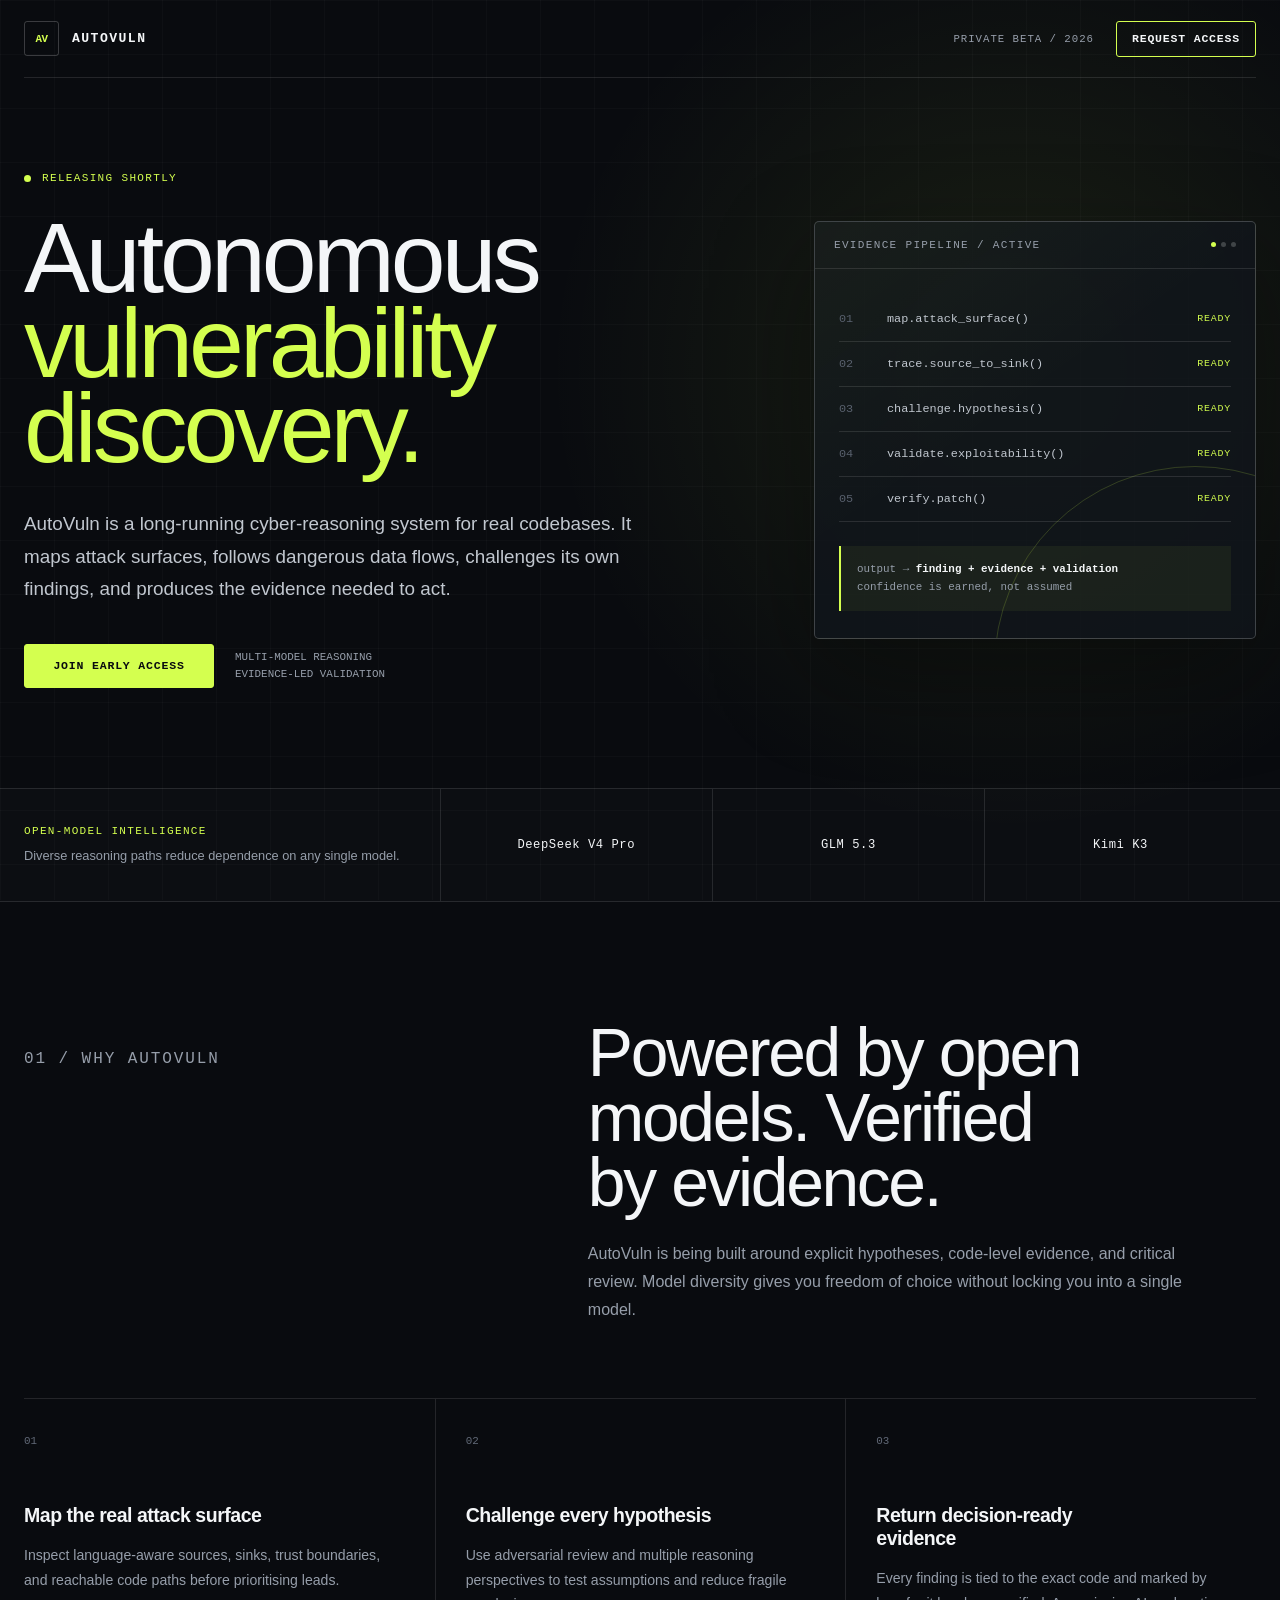
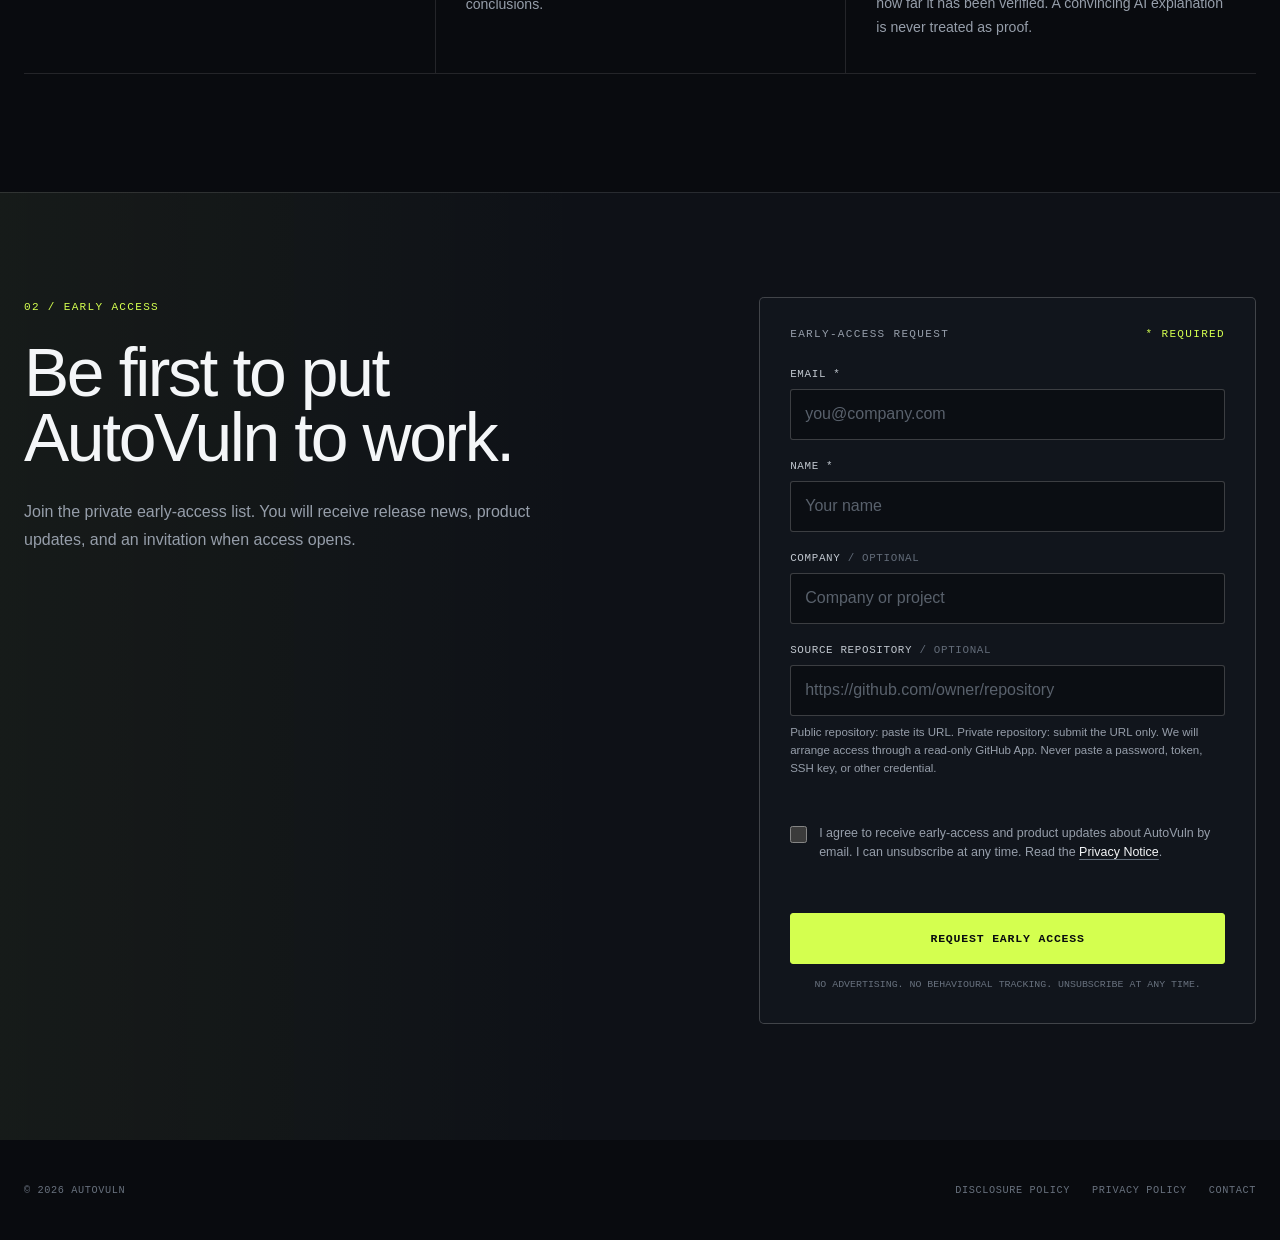
==== commit c59fe356: "Publish vulnerability disclosure policy" ====
--- a/index.html
+++ b/index.html
@@ -12,6 +12,9 @@
     <title>AutoVuln — Autonomous vulnerability discovery</title>
     <link rel="stylesheet" href="assets/styles.css">
     <script src="assets/site.js" defer></script>
+    <!-- Cloudflare Web Analytics -->
+    <script type="module" src="https://static.cloudflareinsights.com/beacon.min.js" data-cf-beacon='{"token":"016f3f57f47642718726d1131d25524d"}'></script>
+    <!-- End Cloudflare Web Analytics -->
   </head>
   <body class="theme-autovuln">
     <a class="skip-link" href="#main">Skip to content</a>
@@ -166,6 +169,7 @@
     <footer class="site-footer shell">
       <span>© 2026 AutoVuln</span>
       <nav class="footer-links" aria-label="Footer">
+        <a href="vulnerability-disclosure-policy.html">Disclosure Policy</a>
         <a href="privacy/">Privacy Policy</a>
         <a href="mailto:privacy@autovuln.ai">Contact</a>
       </nav>
--- a/assets/styles.css
+++ b/assets/styles.css
@@ -770,6 +770,90 @@
   text-underline-offset: 4px;
 }
 
+.policy-metrics {
+  display: grid;
+  grid-template-columns: repeat(3, minmax(0, 1fr));
+  gap: 1px;
+  margin-top: 48px;
+  overflow: hidden;
+  border: 1px solid var(--line);
+  border-radius: 4px;
+  background: var(--line);
+}
+
+.policy-metrics div {
+  min-height: 112px;
+  padding: 24px;
+  background: #0b0e13;
+}
+
+.policy-metrics strong,
+.policy-metrics span {
+  display: block;
+}
+
+.policy-metrics strong {
+  color: var(--text);
+  font-size: 1.08rem;
+  font-weight: 600;
+}
+
+.policy-metrics span {
+  margin-top: 9px;
+  color: var(--muted);
+  font-family: var(--mono);
+  font-size: 0.62rem;
+  letter-spacing: 0.05em;
+  line-height: 1.5;
+  text-transform: uppercase;
+}
+
+.transparency-table-wrap {
+  margin-top: 24px;
+  overflow-x: auto;
+  border: 1px solid var(--line);
+  border-radius: 4px;
+}
+
+.transparency-table-wrap:focus-visible {
+  outline: 2px solid var(--accent);
+  outline-offset: 3px;
+}
+
+.transparency-table {
+  width: 100%;
+  min-width: 760px;
+  border-collapse: collapse;
+  font-family: var(--mono);
+  font-size: 0.67rem;
+}
+
+.transparency-table th,
+.transparency-table td {
+  padding: 16px 18px;
+  border-bottom: 1px solid var(--line);
+  text-align: left;
+  vertical-align: top;
+}
+
+.transparency-table th {
+  background: #0b0e13;
+  color: var(--muted-bright);
+  font-weight: 500;
+  letter-spacing: 0.05em;
+  text-transform: uppercase;
+}
+
+.transparency-table tbody tr:last-child td {
+  border-bottom: 0;
+}
+
+.transparency-table .status-empty {
+  padding: 26px 18px;
+  color: var(--muted);
+  text-align: center;
+}
+
 .thanks-page {
   display: grid;
   place-items: center;
@@ -933,6 +1017,14 @@
     grid-template-columns: 1fr;
     gap: 13px;
   }
+
+  .policy-metrics {
+    grid-template-columns: 1fr;
+  }
+
+  .policy-metrics div {
+    min-height: 0;
+  }
 }
 
 @media (prefers-reduced-motion: reduce) {
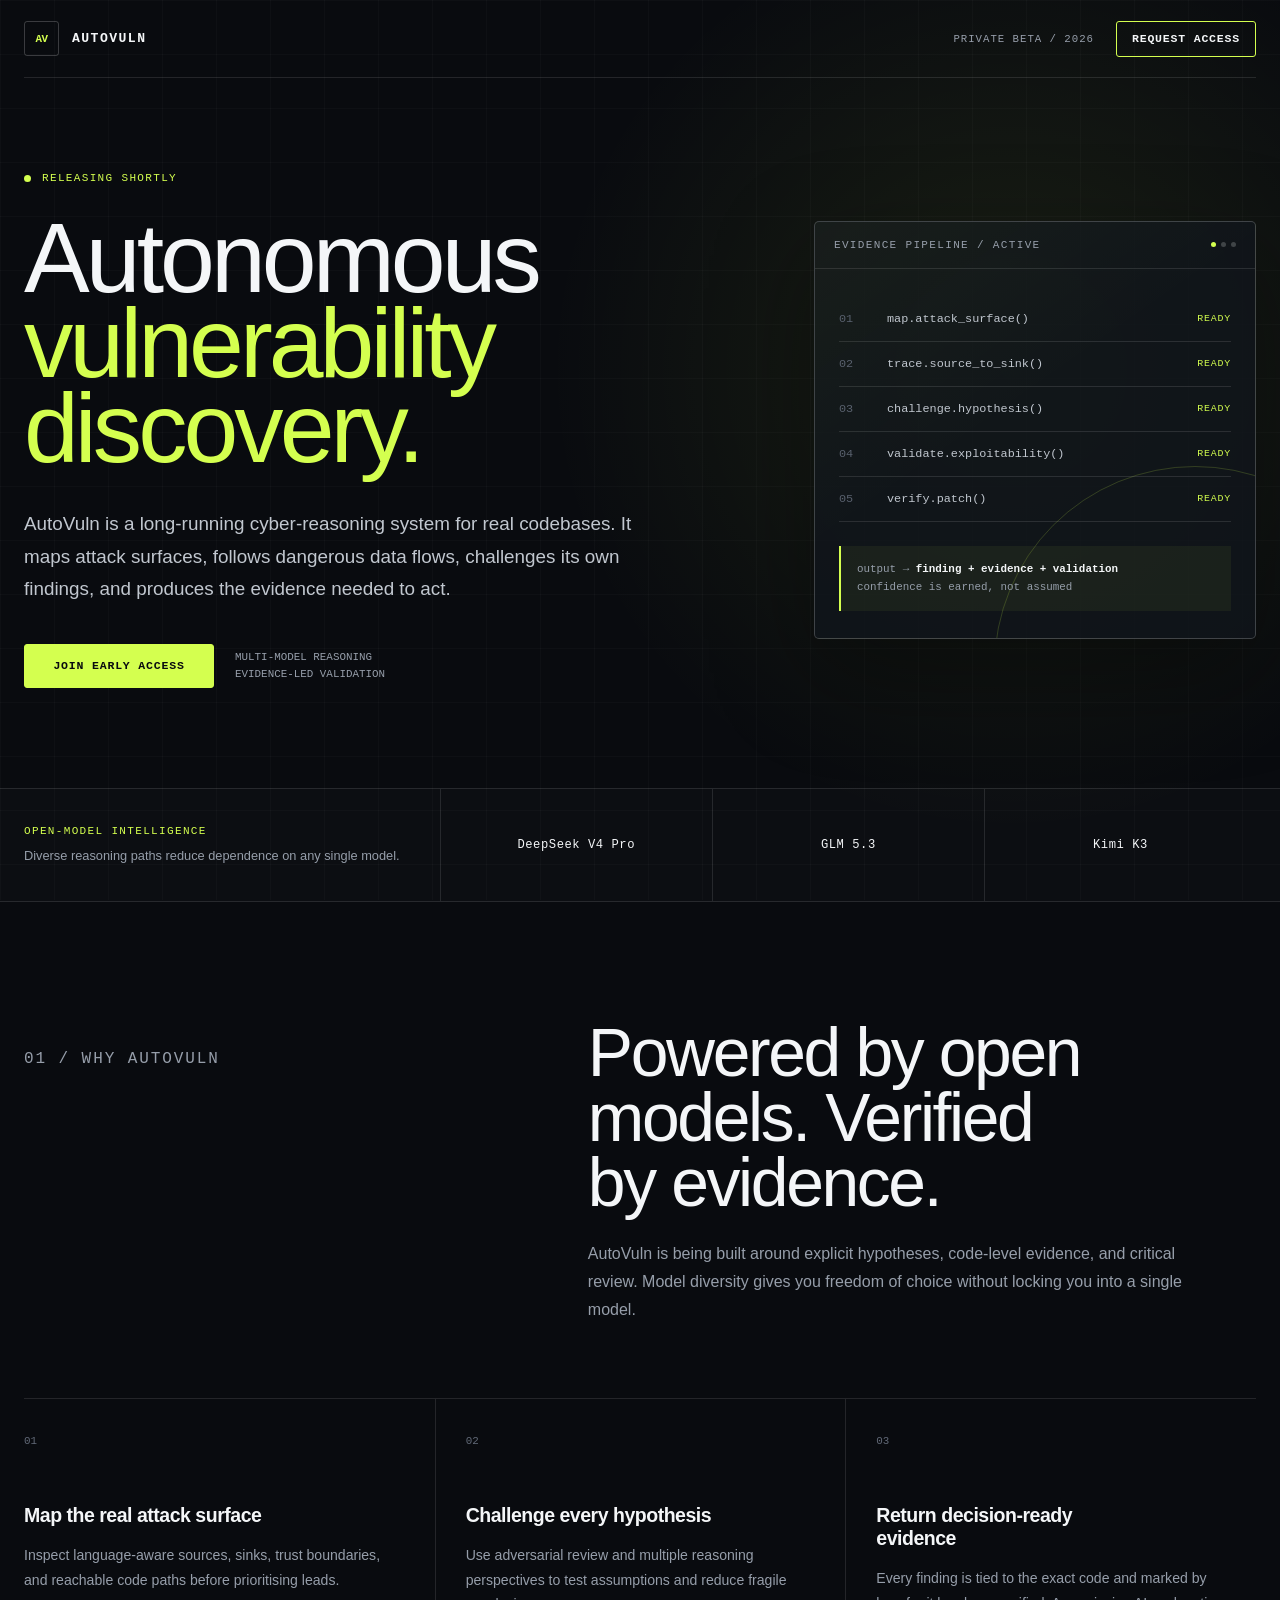
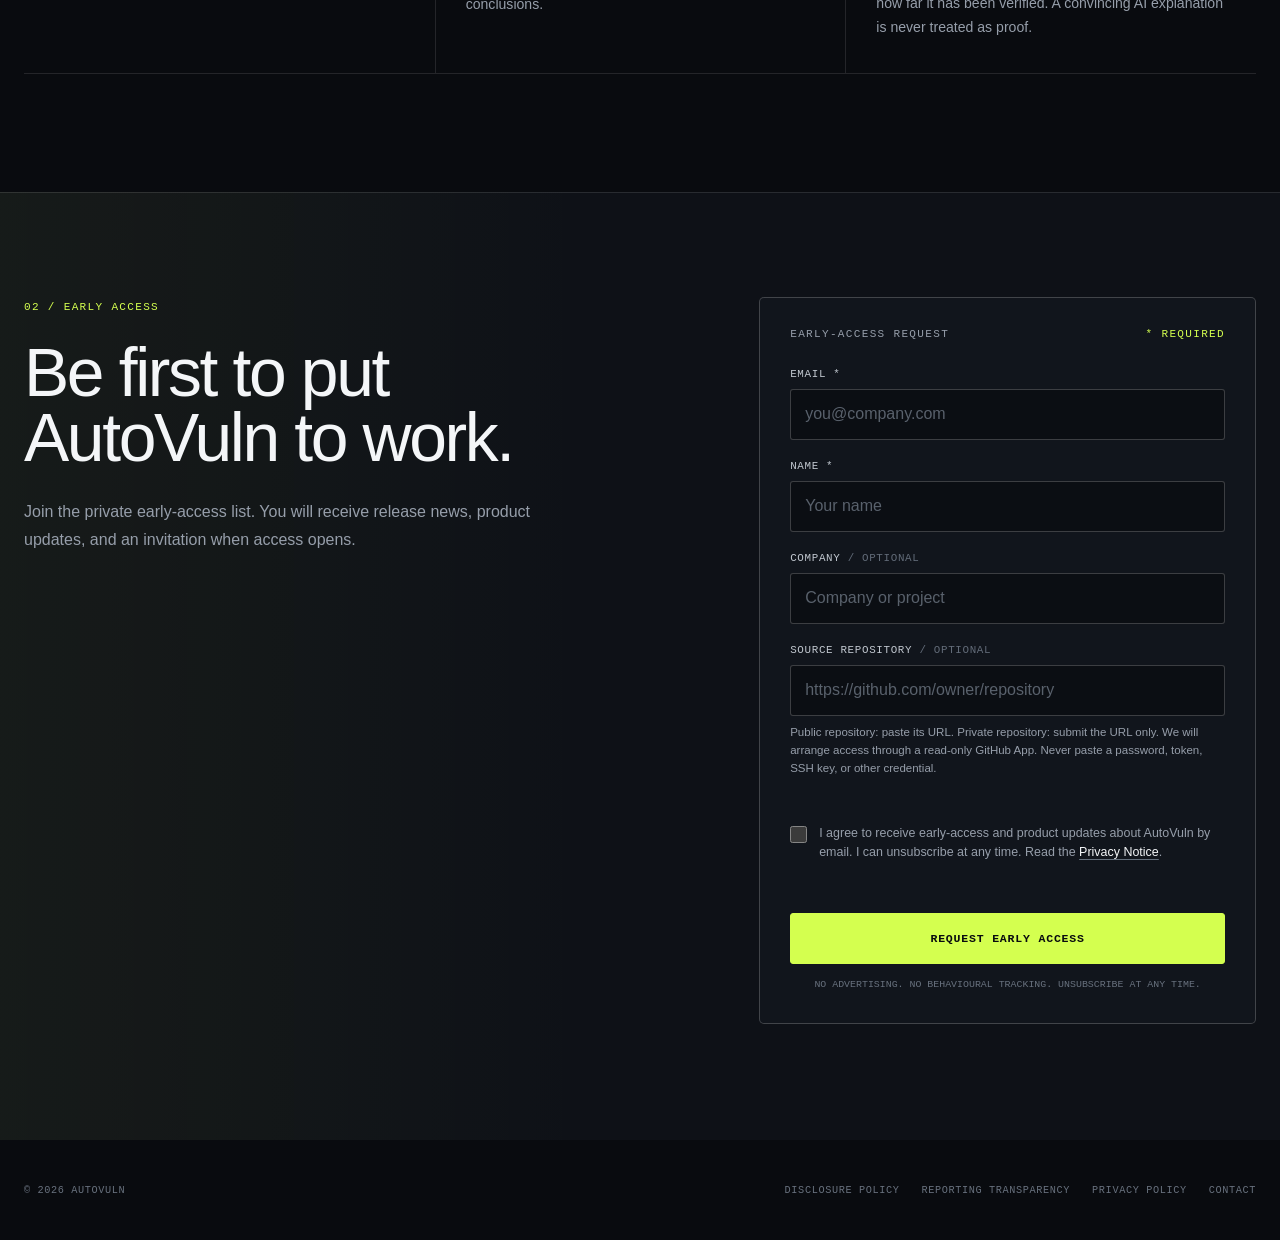
==== commit 998feccf: "Add AutoVuln reporting transparency register" ====
--- a/index.html
+++ b/index.html
@@ -170,6 +170,7 @@
       <span>© 2026 AutoVuln</span>
       <nav class="footer-links" aria-label="Footer">
         <a href="vulnerability-disclosure-policy.html">Disclosure Policy</a>
+        <a href="reporting_transparancy.html">Reporting Transparency</a>
         <a href="privacy/">Privacy Policy</a>
         <a href="mailto:privacy@autovuln.ai">Contact</a>
       </nav>
